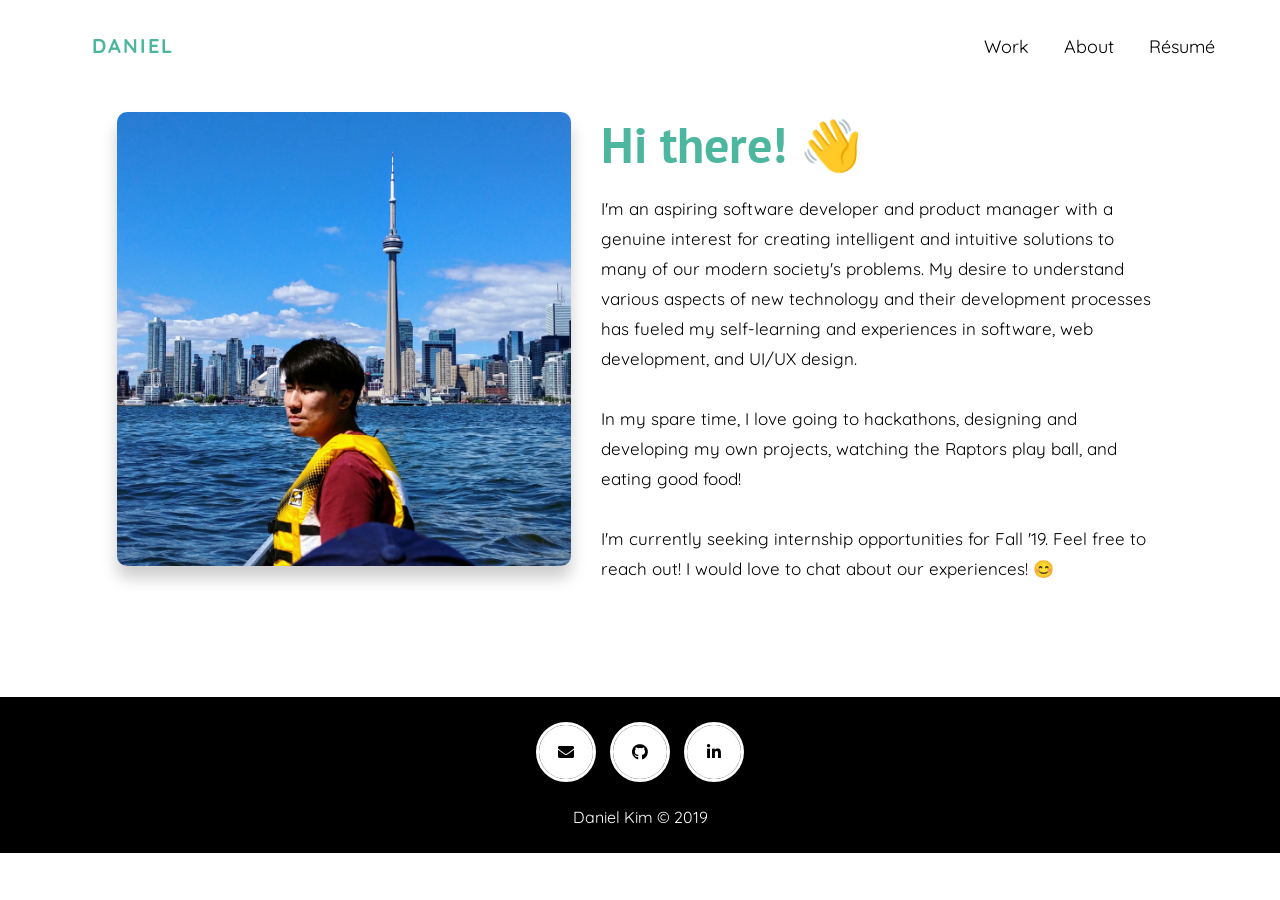
==== about.html @ b68146d0 "Add files via upload" ====
<!-- Daniel Kim's website coded from scratch :) -->
<!DOCTYPE html>
<html class="gr_danielkim_tech" lang="en">
    
<head>
    <meta charset="utf-8" name="viewport" content="width=device-width,initial-scale=1">
    <title>Daniel Kim</title>
    <meta name="keywords" content="daniel kim, systems design engineering, design, ui/ux, waterloo, syde, software developer, cibc">
    <meta name="description" content="aspiring software developer and designer studying Systems Design Engineering at the University of Waterloo.">
    <meta http-equiv="X-UA-Compatible" content="ie=edge">
    <!-- Bootstrap JS -->
	<script src="https://maxcdn.bootstrapcdn.com/bootstrap/4.0.0/js/bootstrap.min.js"></script>

    <link rel="stylesheet" href="https://maxcdn.bootstrapcdn.com/font-awesome/4.7.0/css/font-awesome.min.css">
    <link rel="stylesheet" href="https://use.fontawesome.com/releases/v5.7.2/css/all.css" integrity="sha384-fnmOCqbTlWIlj8LyTjo7mOUStjsKC4pOpQbqyi7RrhN7udi9RwhKkMHpvLbHG9Sr" crossorigin="anonymous">
    <!-- Favicon -->
    <link rel="shortcut icon" type="image/png" href="Assets/Favicon.png">
    <!-- CSS -->
    <link rel="stylesheet" href="./css/footer.css">
    <link rel="stylesheet" href="./css/about.css">
    <!-- Fonts -->
    <link href="https://fonts.googleapis.com/css?family=Source+Sans+Pro" rel="stylesheet">
    <link href="https://fonts.googleapis.com/css?family=Quicksand" rel="stylesheet">
    <link href="https://fonts.googleapis.com/css?family=PT+Sans" rel="stylesheet">
    <link href="https://fonts.googleapis.com/css?family=Ubuntu" rel="stylesheet">
    <link href="https://fonts.googleapis.com/css?family=Roboto" rel="stylesheet">
    <link href="https://fonts.googleapis.com/css?family=Poppins" rel="stylesheet">
    <link href="https://fonts.googleapis.com/css?family=Lato" rel="stylesheet">
    <link href="https://fonts.googleapis.com/css?family=Varela+Round" rel="stylesheet">
    <link href="https://fonts.googleapis.com/css?family=Assistant" rel="stylesheet">
    <link href="https://fonts.googleapis.com/css?family=Nunito" rel="stylesheet">

    <!-- jQuery Sticky Nav Bar-->
    <script 
        src="https://code.jquery.com/jquery-3.3.1.min.js"
        integrity="sha256-FgpCb/KJQlLNfOu91ta32o/NMZxltwRo8QtmkMRdAu8="
        crossorigin="anonymous">
    </script>
    <script type="text/javascript">
        //Scrolling effect
        $(window).on("scroll", function(){
            if($(window).scrollTop()){
                $('nav').addClass('black');
            }else{
                $('nav').removeClass('black');
            }
    })
    //Hamburger menu btn
    $(document).ready(function() {
            $(".menu-icon").on("click", function() {
                $("nav ul").toggleClass("showing");
            });
        });
    </script>
    
</head>
    
<body data-gr-c-s-loaded="true">
    <nav>
        <div class="menu-icon">
            <i class="fa fa-bars fa-2x"></i>
        </div>

        <div class="logo">
            <a class="link" href="index.html">DANIEL</a>
        </div>

        <div class="menu">
            <ul>
                <li><a href="index.html">Work</a></li>
                <li><a href="about.html">About</a></li>
                <li><a href="Assets/DanielKimResume.pdf" target="_blank">Résumé</a></li>
            </ul>
        </div>
    </nav>
    
    <div class="wrapper">
        <div class="row">
        <div class="img-col">
            <img style="animation: 0.8s ease-in-out 0s 1 slideInFromBottom" class="img-style img-responsive" src="Assets/ProfPicEdited.jpg">
        </div>
        <div style="animation: 0.8s ease-in-out 0s 1 slideInFromBottom" class="content">
            <h1>Hi there! 👋</h1>
            <p class="body-text">I'm an aspiring software developer and product manager with a genuine interest for creating intelligent and intuitive solutions to many of our modern society's problems. My desire to understand various aspects of new technology and their development processes has fueled my self-learning and experiences in software, web development, and UI/UX design. 
            <br><br>
            In my spare time, I love going to hackathons, designing and developing my own projects, watching the Raptors play ball, and eating good food!
            <br><br>
            I'm currently seeking internship opportunities for Fall '19. Feel free to reach out! I would love to chat about our experiences! 😊</p>
        </div>
        </div>
    </div>

    <footer>
        <div class="effect">
            <a class="iconbtn fas fa-envelope" href="mailto:dh55kim@uwaterloo.ca?Subject=Hello%20again" target="_blank">
            </a>
                <a class="iconbtn fab fa-github" href="https://github.com/dannyhkim" target="_blank">
            </a>
            <a class="iconbtn fab fa-linkedin-in" href="https://www.linkedin.com/in/danielkim2000/" target="_blank">
            </a>
        </div>
        <p>Daniel Kim &copy; 2019</p>
    </footer>

</body>
</html>
---- css/footer.css ----
/*Footer btn styling*/
footer{
    position: absolute;
    width: 100%;
    font-family: 'Quicksand', sans-serif;
    text-align: center;
    padding: 20px 0px 10px 0px;
    background-color: #000;
    color: #fff;
}
.iconbtn {
    width: 60px;
    height: 60px;
    text-decoration: none;
    margin: 5px;
    position: relative;
    color: #fff;
}
.iconbtn::before {
    position: absolute;
    z-index: 1;
    left: 50%;
    top: 50%;
    transform: translate(-50%, -50%);
}
.iconbtn::after {
    background: #fff;
    transition: 0.2s;
    content: "";
    position: absolute;
    left: 0;
    top: 0;
    width: 100%;
    height: 100%;
    box-sizing: border-box;
    border-radius: 50%;
    z-index: 0;
}
.effect .iconbtn {
    border-radius: 50%;
    border: 3px solid #fff;
    color: #000;
}
.effect .iconbtn::after {
    background: #fff;
    transition: 0.2s;
}
.effect .iconbtn:hover::after {
    transform: scale(.9);
}
---- css/about.css ----
html, body, h2, h3 {
    margin:0;
    padding:0;
    height: 100%;
    font-family: 'Quicksand', 'Roboto', 'Ubuntu', 'PT Sans', sans-serif;
}
* {
    box-sizing: border-box;
}
h1{
    display:block;
    font-family: 'PT Sans';
    margin: auto;
    margin-block-start: 0;
    margin-block-end: 0;
    font-size: 50px;
    text-align: left;
    color: #4cb69f;
}
.wrapper {
    padding: 4em 0 0 0;
    margin: 0 8% 6em 8%;
}
.row {
    margin-bottom: 10px;
}
.row:after{
    content: "";
    display: table;
    clear: both;
}
img {
    vertical-align: middle;
    margin: auto;
}
.img-style {
    border-radius: 10px;
    box-shadow: 0 12px 16px rgba(0,0,0,0.2);
}
.img-responsive {
    display: block;
    max-width: 100%;
    height: auto;
}
.img-col {
    position: relative;
    float: left;
    padding-top: 3em;
    padding-left: 15px;
    padding-right: 15px;
}
.content {
    float: left;
    position: relative;
    padding-top: 3em;
    padding-left: 15px;
    padding-right: 15px;
}
.body-text {
    font-family: 'Quicksand';
    font-size: 17px;
    line-height: 30px;
}


/* Sticky Nav Bar */
.logo{
    line-height: 60px;
    font-family: 'Quicksand';
    position: fixed;
    float: left;
    margin: 16px 0 0 6%;
    padding-left: 15px;
    color: #000;
    font-weight: bold;
    font-size: 20px;
    letter-spacing: 2px;
}
.menu {
    font-family: 'Quicksand';
    font-size:20px;
    float:right;
}
nav{
    position: fixed;
    width:100%;
    line-height: 60px;
    transition:0.5s;
    z-index: 2;
}
nav ul{
    line-height: 60px;
    list-style:none;
    background: rgba(0,0,0,0);
    overflow: hidden;
    color: #fff;
    margin:0;
    padding:0;
    text-align: right;
    padding-right: 50px;
}
nav ul li {
    display: inline-block;
    padding:16px 15px; /* spacing between nav bar menu options*/
}
nav ul li a {
    text-decoration: none;
    color: #000;
    font-size: 18px;
}
.menu-icon {
    width: 100%;
    line-height:60px;
    background: rgba(0,0,0,0.9);
    text-align:right;
    box-sizing: border-box;
    padding: 15px 24px;
    cursor: pointer;
    color: #fff;
    display: none;
}
nav.black{
    transition-timing-function: 0.3s;
    font-size: 16px;
    height: 70px;
    background: rgba(0, 0, 0, 0.9);
    color: #fff;
}
nav.black .logo{
    color: #fff;
    margin-top: 7px;
}
nav.black ul li {
    padding: 7px 15px;
}
nav.black ul li a{
    color:#fff;
}
nav.black a {
    color:#fff;
}
a{
    color:#4cb69f;
    text-decoration:none;
}
.link {
    -moz-transition: color .4s ease-in;
    -o-transition: color .4s ease-in;
    -webkit-transition: color .4s ease-in;
    transition: color .4s ease-in;
    color: #006400;
    color: #4cb69f; 
}

.link:hover { 
    -moz-transition: color .4s ease-in;
    -o-transition: color .4s ease-in;
    -webkit-transition: color .4s ease-in;
    transition: color .4s ease-in;
    color: #006400;
}
@media (min-width: 768px) {
    .img-col {
        width: 45%;
        float: left;
    }
    .content {
        float: left;
        width: 55%;
    }
}
@keyframes slideInFromBottom {
    0% {
        transform: translateY(30%);
        opacity: 0.1;
    }
    100% {
        transform: translateY(0%);
        opacity: 1;
    }
}
@media(max-width: 540px) {

/* DON'T TOUCH */
    .logo {
          position: fixed;
          top: 0;
          margin-top: 16px;
          color:#fff;
    }
    nav {
        background: #000;
    }
    nav ul {
        max-height: 0px;
        background: #000;
        transition: 1s;
    }
    nav.black {
        background:#000;
        height: 90px;
    }
    nav.black .logo {
        margin-top: 16px;
    }
    nav.black ul {
          background: #000;
    }
    nav.black ul li {
        width: 100%;
        padding: 20px 100px;
    }
    .showing {
          max-height: 34em;
    }

    nav ul li {
        box-sizing: border-box;
        width: 100%;
        padding: 20px 100px;
        text-align: center;
    }

    nav ul li a {
        color:#fff;
    }

    .menu-icon {
          display: block;
    }
}
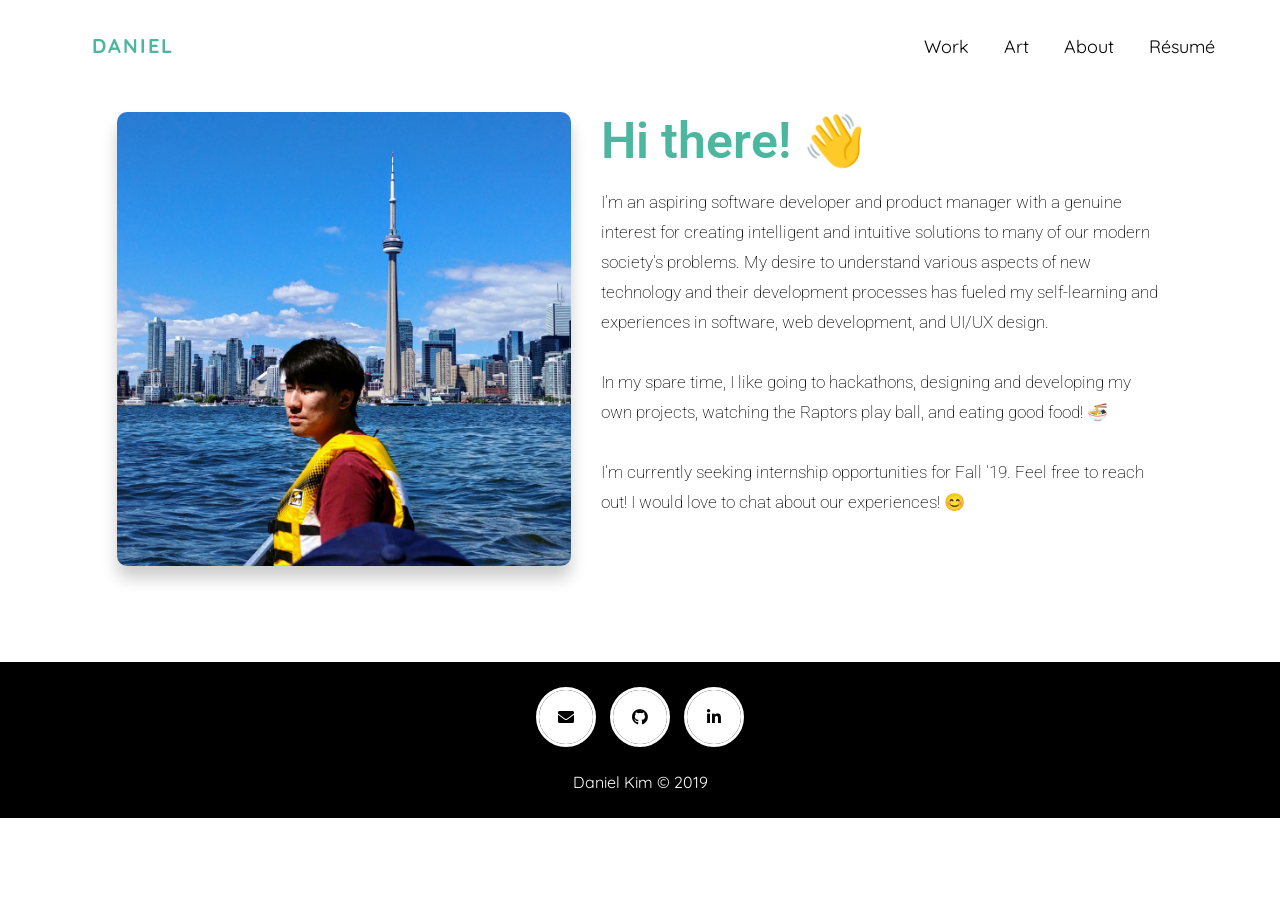
==== commit 330e18ee: "Add files via upload" ====
--- a/about.html
+++ b/about.html
@@ -22,13 +22,12 @@
     <link href="https://fonts.googleapis.com/css?family=Source+Sans+Pro" rel="stylesheet">
     <link href="https://fonts.googleapis.com/css?family=Quicksand" rel="stylesheet">
     <link href="https://fonts.googleapis.com/css?family=PT+Sans" rel="stylesheet">
-    <link href="https://fonts.googleapis.com/css?family=Ubuntu" rel="stylesheet">
+    <link href="https://fonts.googleapis.com/css?family=Hind" rel="stylesheet">
     <link href="https://fonts.googleapis.com/css?family=Roboto" rel="stylesheet">
-    <link href="https://fonts.googleapis.com/css?family=Poppins" rel="stylesheet">
-    <link href="https://fonts.googleapis.com/css?family=Lato" rel="stylesheet">
-    <link href="https://fonts.googleapis.com/css?family=Varela+Round" rel="stylesheet">
+    <link href="https://fonts.googleapis.com/css?family=Nunito" rel="stylesheet">
+    <link href="https://fonts.googleapis.com/css?family=Open+Sans" rel="stylesheet">
     <link href="https://fonts.googleapis.com/css?family=Assistant" rel="stylesheet">
-    <link href="https://fonts.googleapis.com/css?family=Nunito" rel="stylesheet">
+
 
     <!-- jQuery Sticky Nav Bar-->
     <script 
@@ -68,6 +67,7 @@
         <div class="menu">
             <ul>
                 <li><a href="index.html">Work</a></li>
+                <li><a href="art.html">Art</a></li>
                 <li><a href="about.html">About</a></li>
                 <li><a href="Assets/DanielKimResume.pdf" target="_blank">Résumé</a></li>
             </ul>
@@ -83,7 +83,7 @@
             <h1>Hi there! 👋</h1>
             <p class="body-text">I'm an aspiring software developer and product manager with a genuine interest for creating intelligent and intuitive solutions to many of our modern society's problems. My desire to understand various aspects of new technology and their development processes has fueled my self-learning and experiences in software, web development, and UI/UX design. 
             <br><br>
-            In my spare time, I love going to hackathons, designing and developing my own projects, watching the Raptors play ball, and eating good food!
+            In my spare time, I like going to hackathons, designing and developing my own projects, watching the Raptors play ball, and eating good food! 🍜
             <br><br>
             I'm currently seeking internship opportunities for Fall '19. Feel free to reach out! I would love to chat about our experiences! 😊</p>
         </div>
--- a/css/about.css
+++ b/css/about.css
@@ -9,7 +9,9 @@
 }
 h1{
     display:block;
-    font-family: 'PT Sans';
+    font-family: 'Roboto';
+    font-weight: 600;
+    font-style: normal;
     margin: auto;
     margin-block-start: 0;
     margin-block-end: 0;
@@ -57,7 +59,8 @@
     padding-right: 15px;
 }
 .body-text {
-    font-family: 'Quicksand';
+    font-family: -apple-system, BlinkMacSystemFont, 'Segoe UI', Roboto, Oxygen, Ubuntu, Cantarell, 'Open Sans', 'Helvetica Neue', sans-serif;
+    font-weight: 150;
     font-size: 17px;
     line-height: 30px;
 }
@@ -95,9 +98,9 @@
     overflow: hidden;
     color: #fff;
     margin:0;
-    padding:0;
     text-align: right;
     padding-right: 50px;
+    transition: 1s;
 }
 nav ul li {
     display: inline-block;
@@ -180,52 +183,47 @@
     }
 }
 @media(max-width: 540px) {
-
-/* DON'T TOUCH */
-    .logo {
-          position: fixed;
-          top: 0;
-          margin-top: 16px;
-          color:#fff;
-    }
-    nav {
-        background: #000;
-    }
-    nav ul {
-        max-height: 0px;
-        background: #000;
-        transition: 1s;
-    }
-    nav.black {
-        background:#000;
-        height: 90px;
-    }
-    nav.black .logo {
-        margin-top: 16px;
-    }
-    nav.black ul {
-          background: #000;
-    }
-    nav.black ul li {
-        width: 100%;
-        padding: 20px 100px;
-    }
-    .showing {
-          max-height: 34em;
-    }
-
-    nav ul li {
-        box-sizing: border-box;
-        width: 100%;
-        padding: 20px 100px;
-        text-align: center;
-    }
-
-    nav ul li a {
-        color:#fff;
-    }
-
-    .menu-icon {
-          display: block;
-    }
+/* TOGGLE MENU */
+.logo {
+    position: fixed;
+    top: 0;
+    margin-top: 16px;
+    color:#fff;
+}
+nav {
+    background: #000;
+}
+nav ul {
+    max-height: 0px;
+    background: #000;
+}
+nav.black ul {
+    background: #000;
+}
+.showing {
+    max-height: 20em;
+}
+nav ul li {
+    box-sizing: border-box;
+    width: 100%;
+    padding: 5px 100px;
+    text-align: center;
+}
+nav ul li a {
+    color:#fff;
+}
+nav.black {
+    background:#000;
+    height: 90px;
+}
+nav.black .logo {
+    margin-top: 16px;
+}
+nav.black ul li {
+    width: 100%;
+    padding: 5px 100px;
+}
+.menu-icon {
+      display: block;
+}
 }
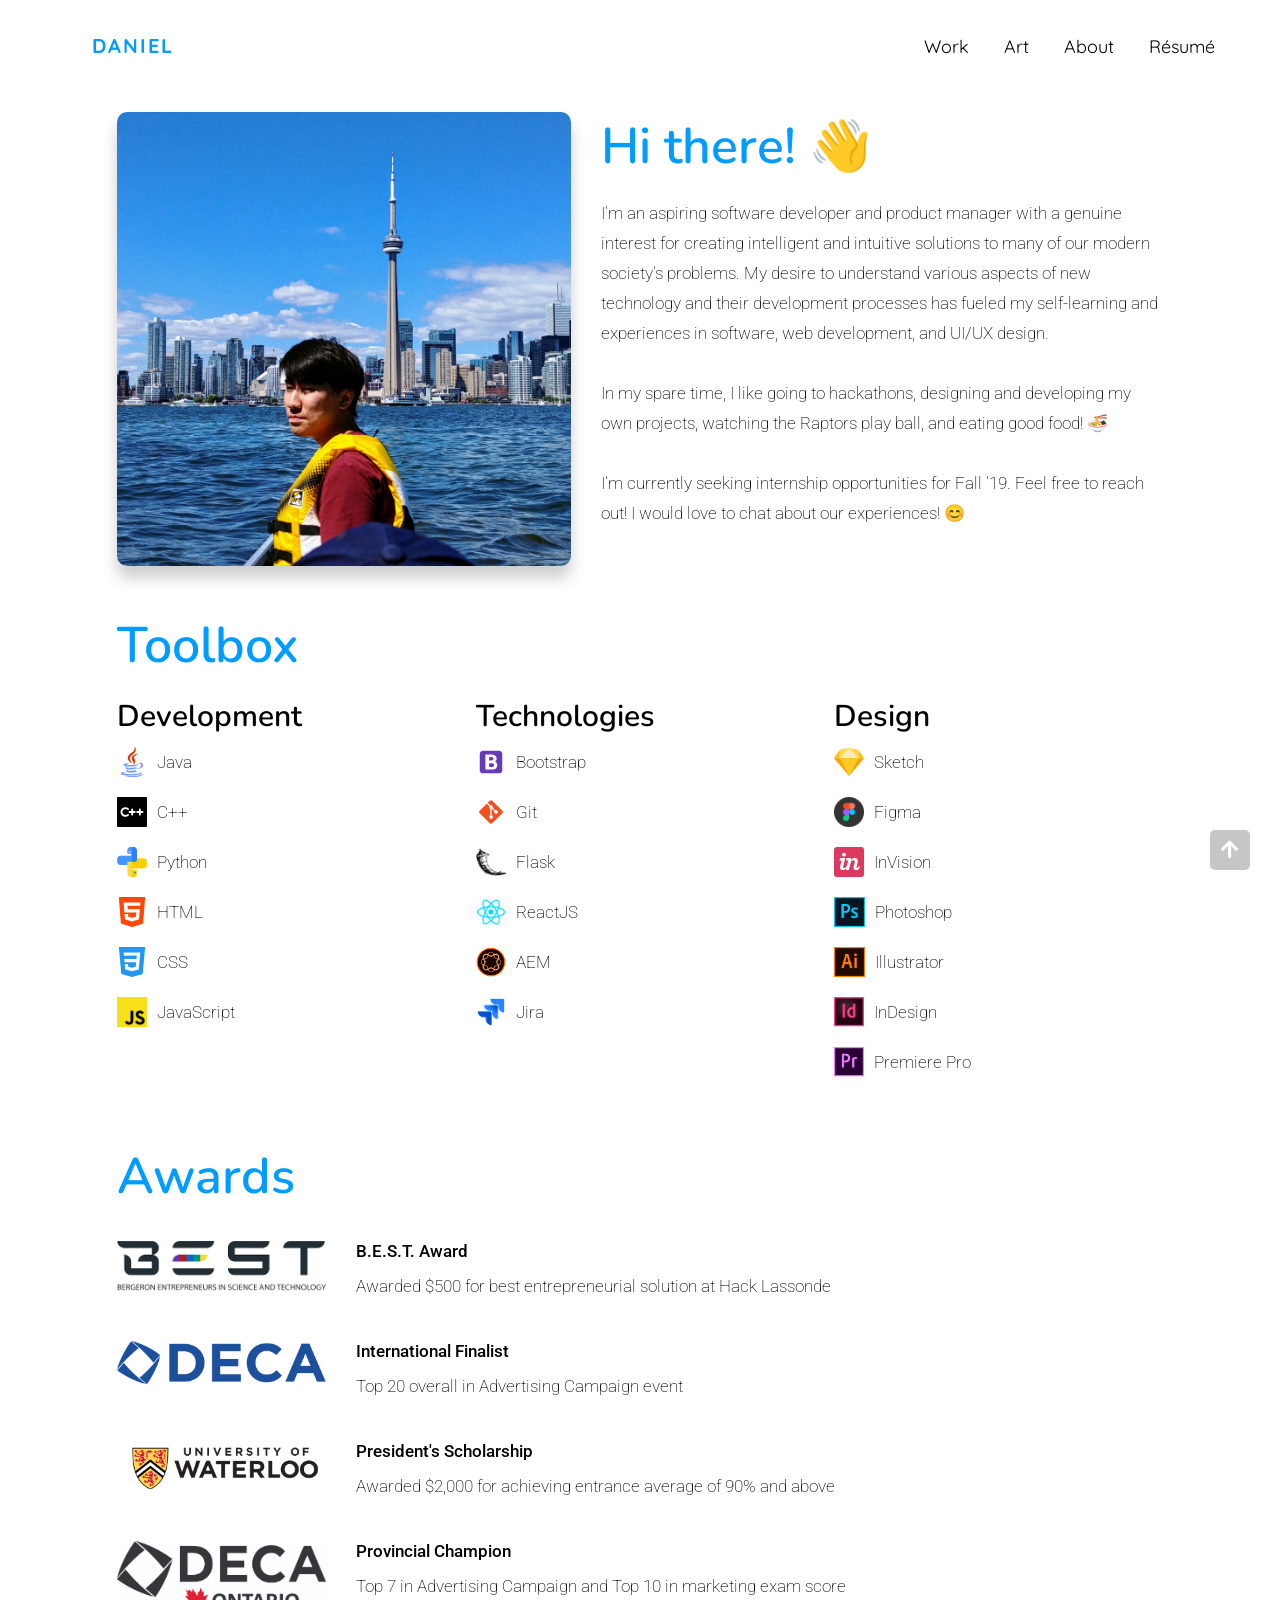
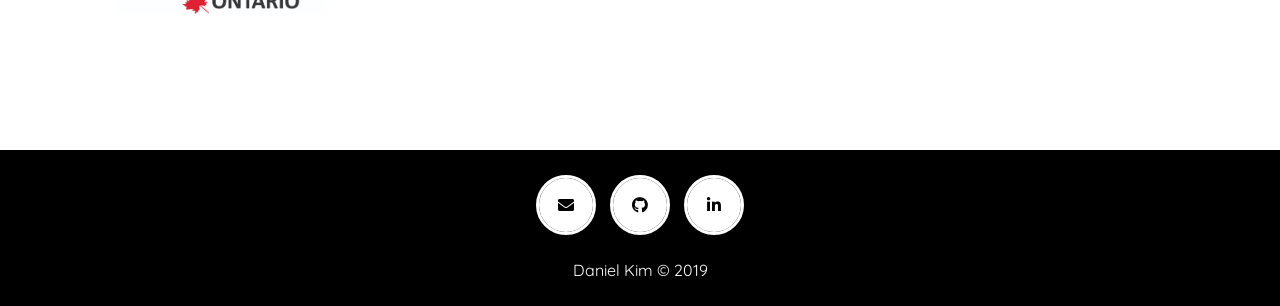
==== commit 5b8c6850: "Add files via upload" ====
--- a/about.html
+++ b/about.html
@@ -1,11 +1,20 @@
 <!-- Daniel Kim's website coded from scratch :) -->
+<!--WHAT TO DO:
+    -add full screen overlay for each artwork
+    -add graphic design section to website
+    -add group photo to CIBC Internship section
+    -back and next arrows on each project
+    -add explorations with UI design and artwork, graphic design
+    -write up case studies
+    -highlight current section of nav bar
+-->
 <!DOCTYPE html>
 <html class="gr_danielkim_tech" lang="en">
     
 <head>
     <meta charset="utf-8" name="viewport" content="width=device-width,initial-scale=1">
     <title>Daniel Kim</title>
-    <meta name="keywords" content="daniel kim, systems design engineering, design, ui/ux, waterloo, syde, software developer, cibc">
+    <meta name="keywords" content="daniel kim, systems design engineering, design, ui/ux, waterloo, syde, software developer, cibc, software engineering">
     <meta name="description" content="aspiring software developer and designer studying Systems Design Engineering at the University of Waterloo.">
     <meta http-equiv="X-UA-Compatible" content="ie=edge">
     <!-- Bootstrap JS -->
@@ -16,8 +25,8 @@
     <!-- Favicon -->
     <link rel="shortcut icon" type="image/png" href="Assets/Favicon.png">
     <!-- CSS -->
+    <link rel="stylesheet" href="./css/about.css">
     <link rel="stylesheet" href="./css/footer.css">
-    <link rel="stylesheet" href="./css/about.css">
     <!-- Fonts -->
     <link href="https://fonts.googleapis.com/css?family=Source+Sans+Pro" rel="stylesheet">
     <link href="https://fonts.googleapis.com/css?family=Quicksand" rel="stylesheet">
@@ -28,30 +37,10 @@
     <link href="https://fonts.googleapis.com/css?family=Open+Sans" rel="stylesheet">
     <link href="https://fonts.googleapis.com/css?family=Assistant" rel="stylesheet">
 
-
     <!-- jQuery Sticky Nav Bar-->
-    <script 
-        src="https://code.jquery.com/jquery-3.3.1.min.js"
-        integrity="sha256-FgpCb/KJQlLNfOu91ta32o/NMZxltwRo8QtmkMRdAu8="
-        crossorigin="anonymous">
+    <script src="https://code.jquery.com/jquery-3.3.1.min.js"integrity="sha256-FgpCb/KJQlLNfOu91ta32o/NMZxltwRo8QtmkMRdAu8="crossorigin="anonymous">
     </script>
-    <script type="text/javascript">
-        //Scrolling effect
-        $(window).on("scroll", function(){
-            if($(window).scrollTop()){
-                $('nav').addClass('black');
-            }else{
-                $('nav').removeClass('black');
-            }
-    })
-    //Hamburger menu btn
-    $(document).ready(function() {
-            $(".menu-icon").on("click", function() {
-                $("nav ul").toggleClass("showing");
-            });
-        });
-    </script>
-    
+    <script type="text/javascript" src="js/script.js"></script>
 </head>
     
 <body data-gr-c-s-loaded="true">
@@ -76,19 +65,148 @@
     
     <div class="wrapper">
         <div class="row">
-        <div class="img-col">
-            <img style="animation: 0.8s ease-in-out 0s 1 slideInFromBottom" class="img-style img-responsive" src="Assets/ProfPicEdited.jpg">
-        </div>
-        <div style="animation: 0.8s ease-in-out 0s 1 slideInFromBottom" class="content">
-            <h1>Hi there! 👋</h1>
-            <p class="body-text">I'm an aspiring software developer and product manager with a genuine interest for creating intelligent and intuitive solutions to many of our modern society's problems. My desire to understand various aspects of new technology and their development processes has fueled my self-learning and experiences in software, web development, and UI/UX design. 
-            <br><br>
-            In my spare time, I like going to hackathons, designing and developing my own projects, watching the Raptors play ball, and eating good food! 🍜
-            <br><br>
-            I'm currently seeking internship opportunities for Fall '19. Feel free to reach out! I would love to chat about our experiences! 😊</p>
-        </div>
+            <div class="img-col">
+                <img style="animation: 0.8s ease-in-out 0s 1 slideInFromBottom" class="img-style img-responsive" src="Assets/ProfPicEdited.jpg">
+            </div>
+            <div style="animation: 0.8s ease-in-out 0s 1 slideInFromBottom" class="content">
+                <h1>Hi there! 👋</h1>
+                <p class="body-text">I'm an aspiring software developer and product manager with a genuine interest for creating intelligent and intuitive solutions to many of our modern society's problems. My desire to understand various aspects of new technology and their development processes has fueled my self-learning and experiences in software, web development, and UI/UX design. 
+                <br><br>
+                In my spare time, I like going to hackathons, designing and developing my own projects, watching the Raptors play ball, and eating good food! 🍜
+                <br><br>
+                I'm currently seeking internship opportunities for Fall '19. Feel free to reach out! I would love to chat about our experiences! 😊</p>
+            </div>
+        </div>
+        <div class="row">
+            <h1 class="header">Toolbox</h1>
+            <div class="col">
+                <h2>Development</h2>
+                <ul>
+                    <li class="body-text">
+                        <img class="icon" src="Assets/java.svg">Java
+                    </li>
+                    <li class="body-text">
+                        <img class="icon" src="Assets/c++.svg">C++
+                    </li>
+                    <li class="body-text">
+                        <img class="icon" src="Assets/python.svg">Python
+                    </li>
+                    <li class="body-text">
+                            <img class="icon" src="Assets/html.svg">HTML
+                    </li>
+                    <li class="body-text">
+                        <img class="icon" src="Assets/css.svg">CSS
+                    </li>
+                    <li class="body-text">
+                        <img class="icon" src="Assets/javascript.png">JavaScript
+                    </li>
+                </ul>
+            </div>
+            <div class="col">
+                <h2>Technologies</h2>
+                <ul>
+                    <li class="body-text">
+                        <img class="icon" src="Assets/bootstrap.svg">Bootstrap
+                    </li>
+                    <li class="body-text">
+                        <img class="icon" src="Assets/git.svg">Git
+                    </li>
+                    <li class="body-text">
+                        <img class="icon" src="Assets/flask.png">Flask
+                    </li>
+                    <li class="body-text">
+                        <img class="icon" src="Assets/reactjs.png">ReactJS
+                    </li>
+                    <li class="body-text">
+                        <img class="icon" src="Assets/AEM.png">AEM
+                    </li>
+                    <li class="body-text">
+                        <img class="icon" src="Assets/jira.png">Jira
+                    </li>
+                </ul>
+            </div>
+            <div class="col">
+                <h2>Design</h2>
+                <ul>
+                    <li class="body-text">
+                        <img class="icon" src="Assets/sketch.svg">Sketch
+                    </li>
+                    <li class="body-text">
+                        <img class="icon" src="Assets/figma.png">Figma
+                    </li>
+                    <li class="body-text">
+                        <img class="icon" src="Assets/invision.svg">InVision
+                    </li>
+                    <li class="body-text">
+                        <img class="icon" src="Assets/photoshop.png">Photoshop
+                    </li>
+                    <li class="body-text">
+                        <img class="icon" src="Assets/illustrator.png">Illustrator
+                    </li>
+                    <li class="body-text">
+                        <img class="icon" src="Assets/indesign.png">InDesign
+                    </li>
+                    <li class="body-text">
+                        <img class="icon" src="Assets/premiere.png">Premiere Pro
+                    </li>
+                </ul>
+            </div>
+        </div>
+        <div class="row">
+            <h1 class="header">Awards</h1>
+            <div class="row">
+                <div class="award">
+                    <div class="col-sm">
+                        <img class="img-responsive" src="Assets/best.png">
+                    </div>
+                    <div class="col-lg">
+                        <p>
+                            <span class="primary">B.E.S.T. Award</span>
+                            <br>
+                            <span class="secondary">Awarded $500 for best entrepreneurial solution at Hack Lassonde</span>
+                        </p>
+                    </div>
+                </div>
+                <div class="award">
+                    <div class="col-sm">
+                        <img class="img-responsive" src="Assets/deca.png">
+                    </div>
+                    <div class="col-lg">
+                        <p>
+                            <span class="primary">International Finalist</span>
+                            <br>
+                            <span class="secondary">Top 20 overall in Advertising Campaign event</span>
+                        </p>
+                    </div>
+                </div>
+                <div class="award">
+                    <div class="col-sm">
+                        <img class="img-responsive" src="Assets/uwaterloo.png">
+                    </div>
+                    <div class="col-lg">
+                        <p>
+                            <span class="primary">President's Scholarship</span>
+                            <br>
+                            <span class="secondary">Awarded $2,000 for achieving entrance average of 90% and above</span>
+                        </p>
+                    </div>
+                </div>
+                <div class="award">
+                    <div class="col-sm">
+                        <img class="img-responsive" src="Assets/deca-ontario.jpg">
+                    </div>
+                    <div class="col-lg">
+                        <p>
+                            <span class="primary">Provincial Champion</span>
+                            <br>
+                            <span class="secondary">Top 7 in Advertising Campaign and Top 10 in marketing exam score</span>
+                        </p>
+                    </div>
+                </div>
+            </div>
         </div>
     </div>
+    <button id="btnTop"><i class="fas fa-arrow-up"></i></button>
 
     <footer>
         <div class="effect">
--- a/css/about.css
+++ b/css/about.css
@@ -9,7 +9,7 @@
 }
 h1{
     display:block;
-    font-family: 'Roboto';
+    font-family: 'Nunito';
     font-weight: 600;
     font-style: normal;
     margin: auto;
@@ -17,7 +17,14 @@
     margin-block-end: 0;
     font-size: 50px;
     text-align: left;
-    color: #4cb69f;
+    color: #009CFF;
+}
+h2 {
+    display: block;
+    font-family: 'Nunito', sans-serif;
+    font-weight: 600;
+    font-size: 30px;
+    padding-bottom: 10px;
 }
 .wrapper {
     padding: 4em 0 0 0;
@@ -44,10 +51,52 @@
     max-width: 100%;
     height: auto;
 }
+.icon {
+    height: 30px;
+    float: left;
+    padding-right: 10px;
+}
+.award {
+    padding-left: 15px;
+    padding-right: 15px;
+    margin-top: 30px;
+    margin-bottom: 30px;
+}
+.award:after {
+    content: "";
+    display: table;
+    clear: both;
+}
 .img-col {
     position: relative;
     float: left;
     padding-top: 3em;
+    padding-left: 15px;
+    padding-right: 15px;
+}
+.col {
+    padding-top: 1em;
+    padding-left: 15px;
+    padding-right: 15px;
+}
+.col ul {
+    list-style: none;
+    padding: 0;
+    margin: 0;
+}
+.col ul li {
+    margin-bottom: 20px;
+}
+.col-sm {
+    width: 20%;
+    float: left;
+}
+.col-lg {
+    width: 80%;
+    float: left;
+}
+.header {
+    padding-top: 0.7em;
     padding-left: 15px;
     padding-right: 15px;
 }
@@ -64,8 +113,39 @@
     font-size: 17px;
     line-height: 30px;
 }
+.primary {
+    font-family: -apple-system, BlinkMacSystemFont, 'Segoe UI', Roboto, Oxygen, Ubuntu, Cantarell, 'Open Sans', 'Helvetica Neue', sans-serif;
+    font-weight: 500;
+    font-size: 17px;
+}
+.secondary { 
+    font-family: -apple-system, BlinkMacSystemFont, 'Segoe UI', Roboto, Oxygen, Ubuntu, Cantarell, 'Open Sans', 'Helvetica Neue', sans-serif;
+    font-weight: 150;
+    font-size: 17px;
+    line-height: 50px;
+}
+.col-lg p {
+    margin-block-start: 0em;
+    margin-block-end: 0em;
+    margin-left: 30px;
+}
 
-
+/* Scroll Top Button */
+#btnTop {
+    position: fixed;
+    bottom: 30px;
+    right: 30px;
+    font-size: 20px;
+    width: 40px;
+    height: 40px;
+    border-radius: 5px;
+    z-index: 2;
+    background: rgba(0,0,0,0.9);
+    color: white;
+    border: none;
+    cursor: pointer;
+    display: none;
+}
 /* Sticky Nav Bar */
 .logo{
     line-height: 60px;
@@ -143,7 +223,7 @@
     color:#fff;
 }
 a{
-    color:#4cb69f;
+    color:#009CFF;
     text-decoration:none;
 }
 .link {
@@ -151,8 +231,7 @@
     -o-transition: color .4s ease-in;
     -webkit-transition: color .4s ease-in;
     transition: color .4s ease-in;
-    color: #006400;
-    color: #4cb69f; 
+    color: #009CFF; 
 }
 
 .link:hover { 
@@ -160,7 +239,7 @@
     -o-transition: color .4s ease-in;
     -webkit-transition: color .4s ease-in;
     transition: color .4s ease-in;
-    color: #006400;
+    color: #045E9B;
 }
 @media (min-width: 768px) {
     .img-col {
@@ -171,6 +250,10 @@
         float: left;
         width: 55%;
     }
+    .col {
+        width: 33.33%;
+        float: left;
+    }
 }
 @keyframes slideInFromBottom {
     0% {
@@ -183,47 +266,59 @@
     }
 }
 @media(max-width: 540px) {
-/* TOGGLE MENU */
-.logo {
-    position: fixed;
-    top: 0;
-    margin-top: 16px;
-    color:#fff;
-}
-nav {
-    background: #000;
-}
-nav ul {
-    max-height: 0px;
-    background: #000;
-}
-nav.black ul {
-    background: #000;
-}
-.showing {
-    max-height: 20em;
-}
-nav ul li {
-    box-sizing: border-box;
-    width: 100%;
-    padding: 5px 100px;
-    text-align: center;
-}
-nav ul li a {
-    color:#fff;
-}
-nav.black {
-    background:#000;
-    height: 90px;
-}
-nav.black .logo {
-    margin-top: 16px;
-}
-nav.black ul li {
-    width: 100%;
-    padding: 5px 100px;
-}
-.menu-icon {
-      display: block;
-}
+    .secondary {
+        line-height: 25px;
+    }
+    .header {
+        padding-top: 20px;
+    }
+    h1 {
+        font-weight: 600;
+    }
+    .body-text {
+        font-weight: 250;
+    }
+    /* TOGGLE MENU */
+    .logo {
+        position: fixed;
+        top: 0;
+        margin-top: 16px;
+        color:#fff;
+    }
+    nav {
+        background: #000;
+    }
+    nav ul {
+        max-height: 0px;
+        background: #000;
+    }
+    nav.black ul {
+        background: #000;
+    }
+    .showing {
+        max-height: 20em;
+    }
+    nav ul li {
+        box-sizing: border-box;
+        width: 100%;
+        padding: 5px 100px;
+        text-align: center;
+    }
+    nav ul li a {
+        color:#fff;
+    }
+    nav.black {
+        background:#000;
+        height: 90px;
+    }
+    nav.black .logo {
+        margin-top: 16px;
+    }
+    nav.black ul li {
+        width: 100%;
+        padding: 5px 100px;
+    }
+    .menu-icon {
+        display: block;
+    }
 }
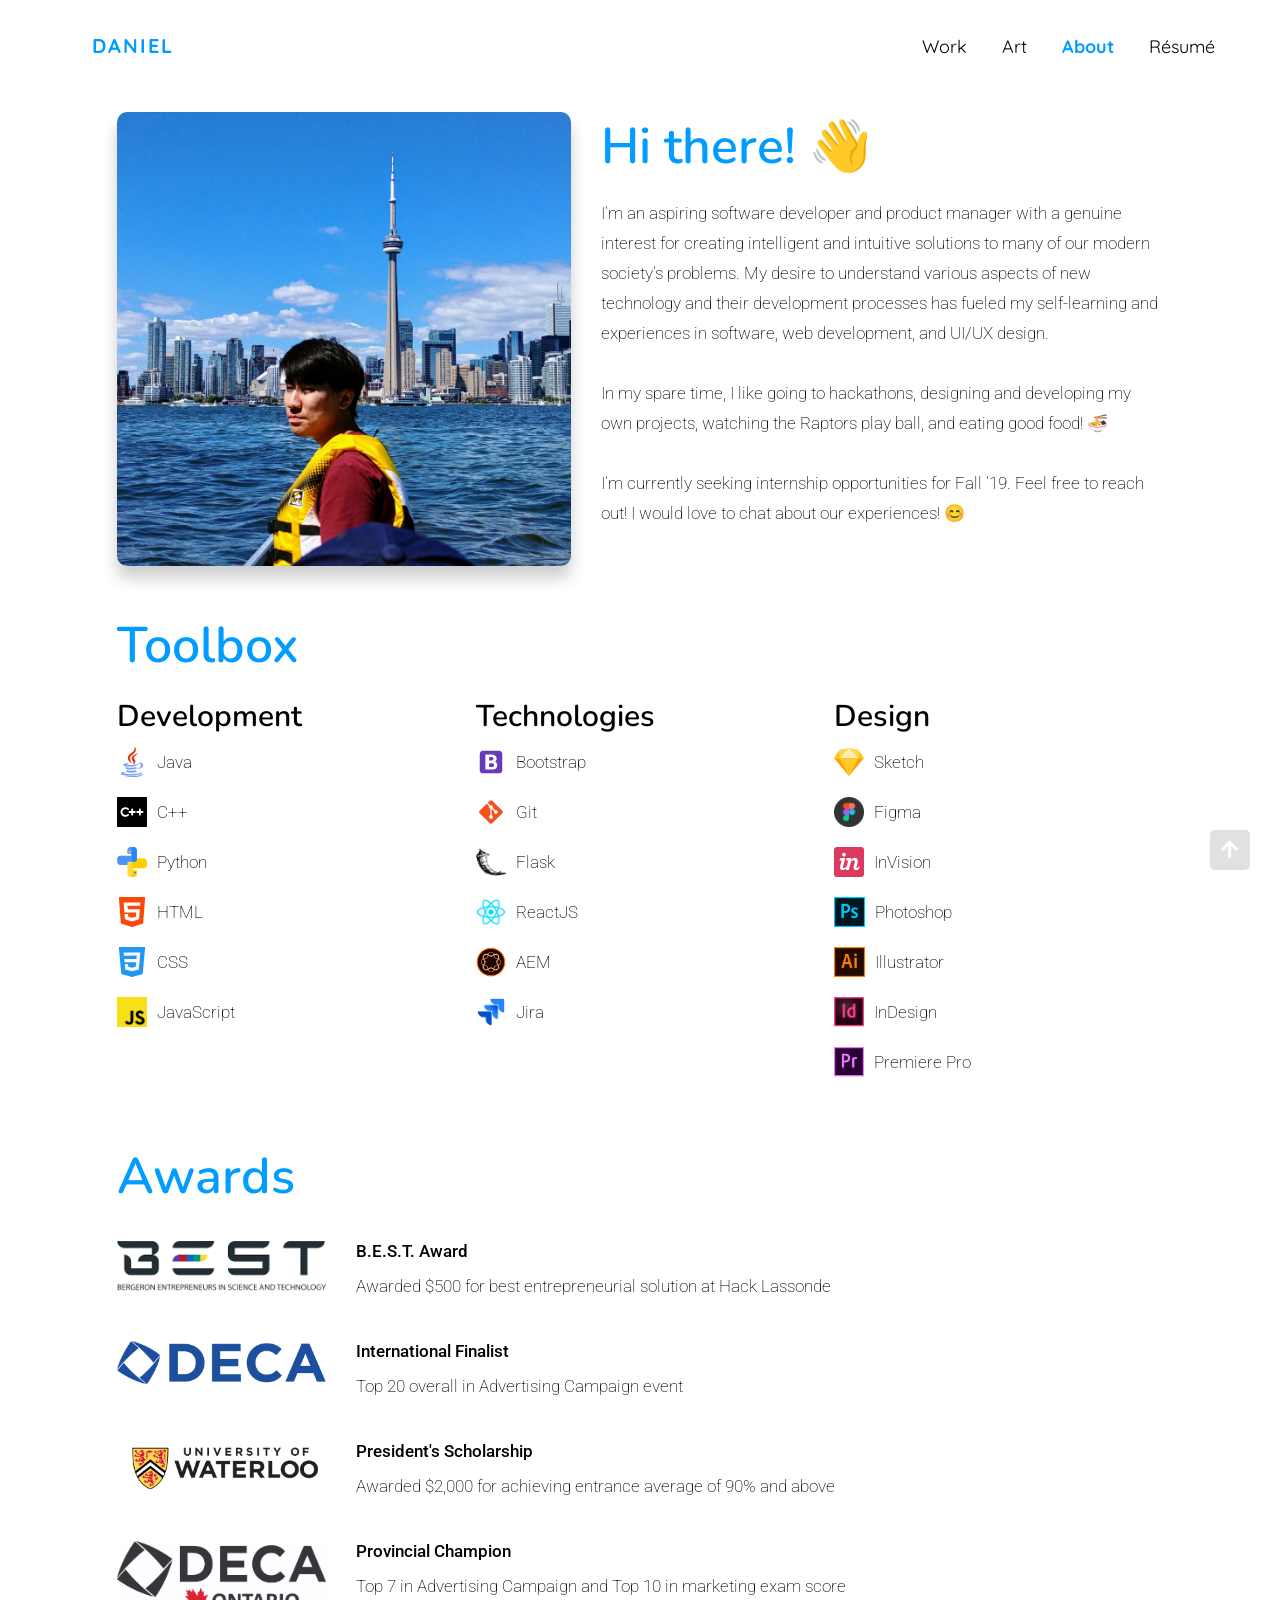
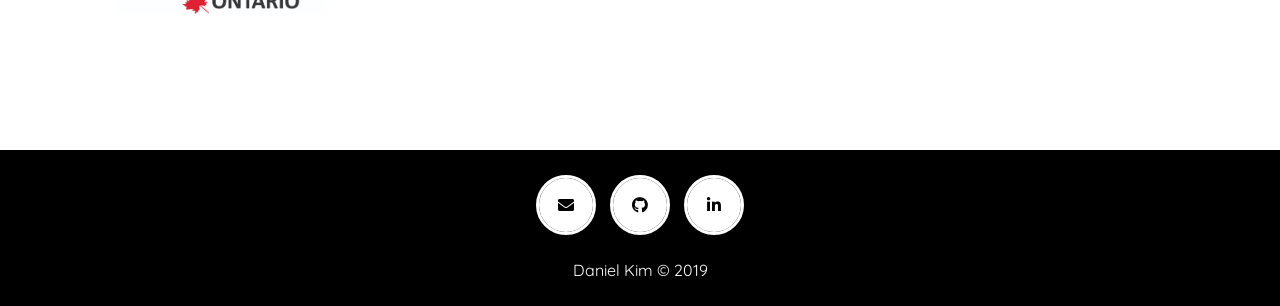
==== commit 4623a5ca: "Add files via upload" ====
--- a/about.html
+++ b/about.html
@@ -57,7 +57,7 @@
             <ul>
                 <li><a href="index.html">Work</a></li>
                 <li><a href="art.html">Art</a></li>
-                <li><a href="about.html">About</a></li>
+                <li><a class="current" href="about.html">About</a></li>
                 <li><a href="Assets/DanielKimResume.pdf" target="_blank">Résumé</a></li>
             </ul>
         </div>
--- a/css/about.css
+++ b/css/about.css
@@ -147,6 +147,10 @@
     display: none;
 }
 /* Sticky Nav Bar */
+.current {
+    font-weight: bold;
+    color: #009CFF;
+}
 .logo{
     line-height: 60px;
     font-family: 'Quicksand';
@@ -219,6 +223,9 @@
 nav.black ul li a{
     color:#fff;
 }
+nav.black ul li a.current {
+    color: #009CFF;
+}
 nav.black a {
     color:#fff;
 }
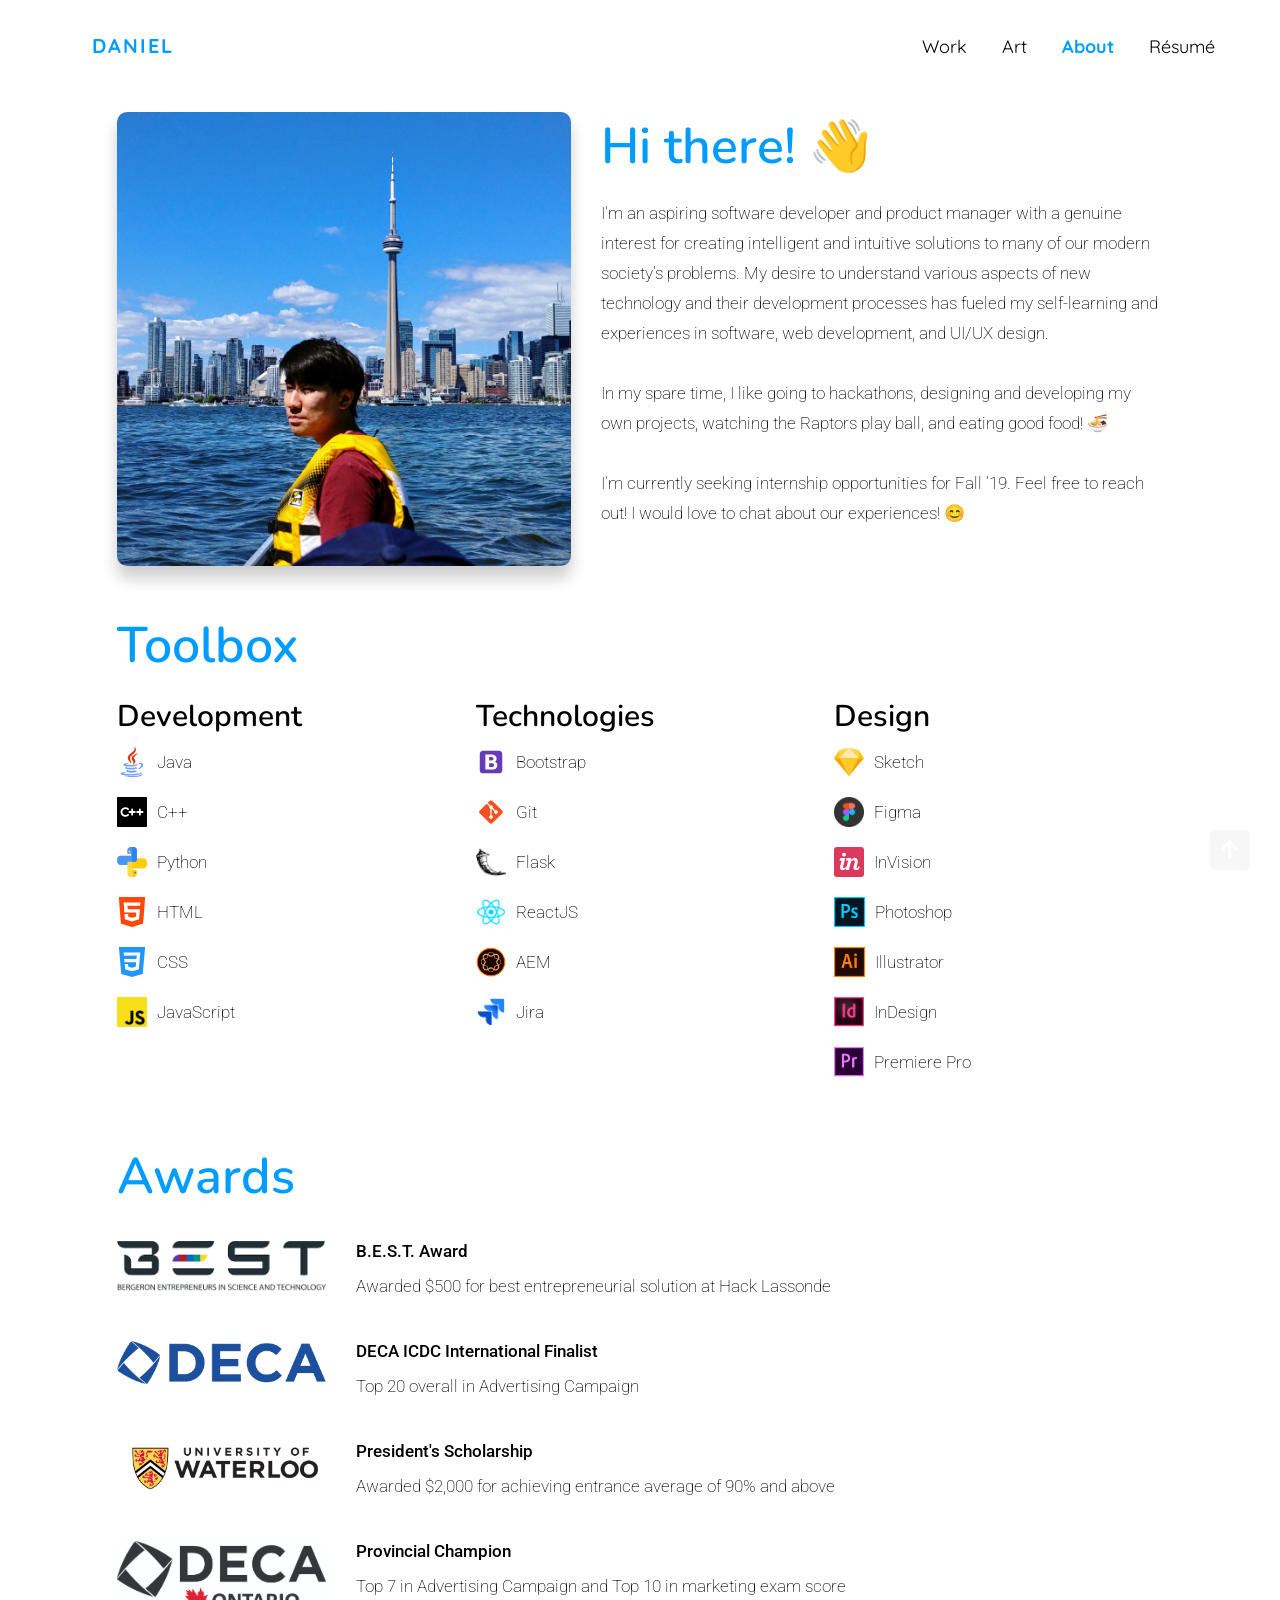
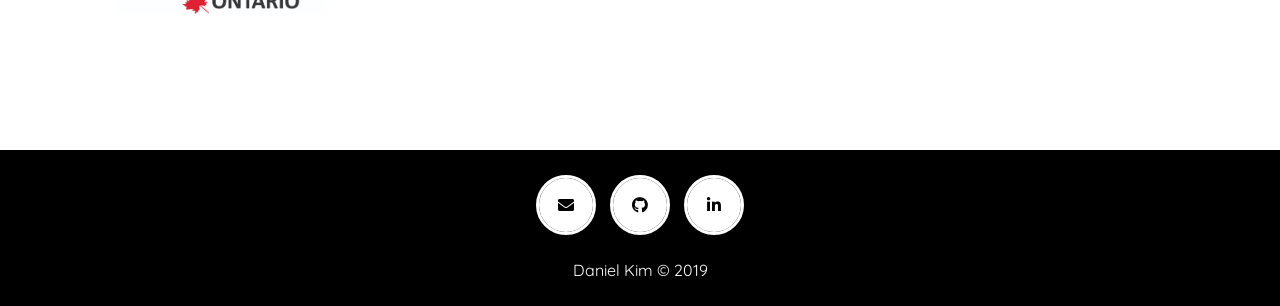
==== commit 8a23c319: "Add files via upload" ====
--- a/about.html
+++ b/about.html
@@ -58,7 +58,7 @@
                 <li><a href="index.html">Work</a></li>
                 <li><a href="art.html">Art</a></li>
                 <li><a class="current" href="about.html">About</a></li>
-                <li><a href="Assets/DanielKimResume.pdf" target="_blank">Résumé</a></li>
+                <li><a href="Assets/daniel-kim-resume.pdf" target="_blank">Résumé</a></li>
             </ul>
         </div>
     </nav>
@@ -173,9 +173,9 @@
                     </div>
                     <div class="col-lg">
                         <p>
-                            <span class="primary">International Finalist</span>
-                            <br>
-                            <span class="secondary">Top 20 overall in Advertising Campaign event</span>
+                            <span class="primary">DECA ICDC International Finalist</span>
+                            <br>
+                            <span class="secondary">Top 20 overall in Advertising Campaign</span>
                         </p>
                     </div>
                 </div>
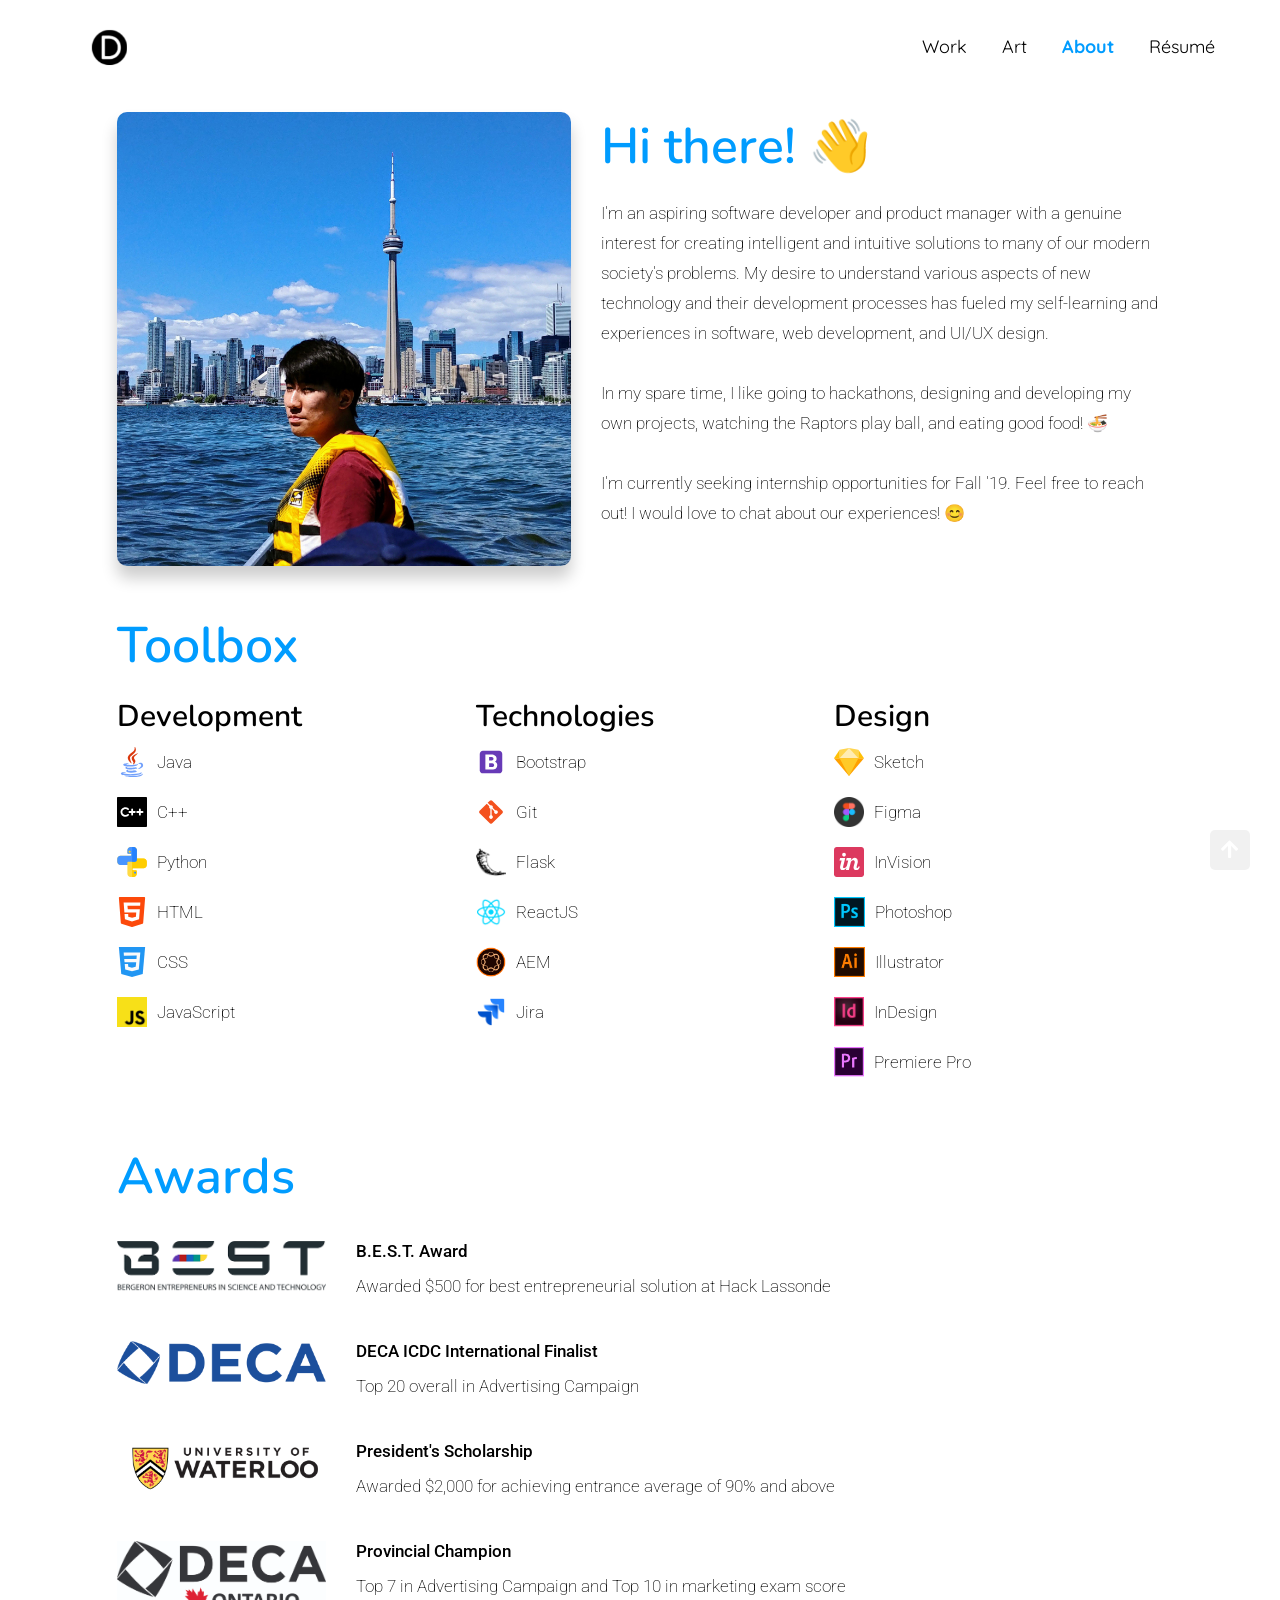
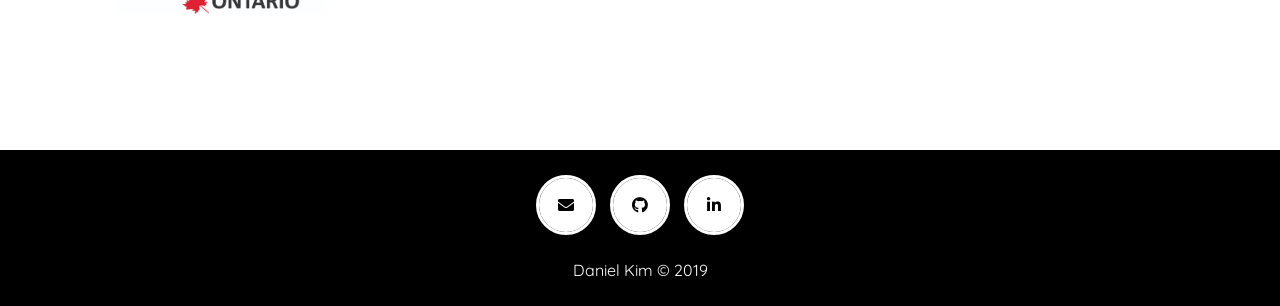
==== commit 30669545: "Updated navbar" ====
--- a/about.html
+++ b/about.html
@@ -50,7 +50,9 @@
         </div>
 
         <div class="logo">
-            <a class="link" href="index.html">DANIEL</a>
+            <a class="link" href="index.html">
+                <img src="Assets/Favicon.png" width="35px" height="35px">
+            </a>
         </div>
 
         <div class="menu">
--- a/css/about.css
+++ b/css/about.css
@@ -275,6 +275,7 @@
 @media(max-width: 540px) {
     .secondary {
         line-height: 25px;
+        font-weight: 250;
     }
     .header {
         padding-top: 20px;
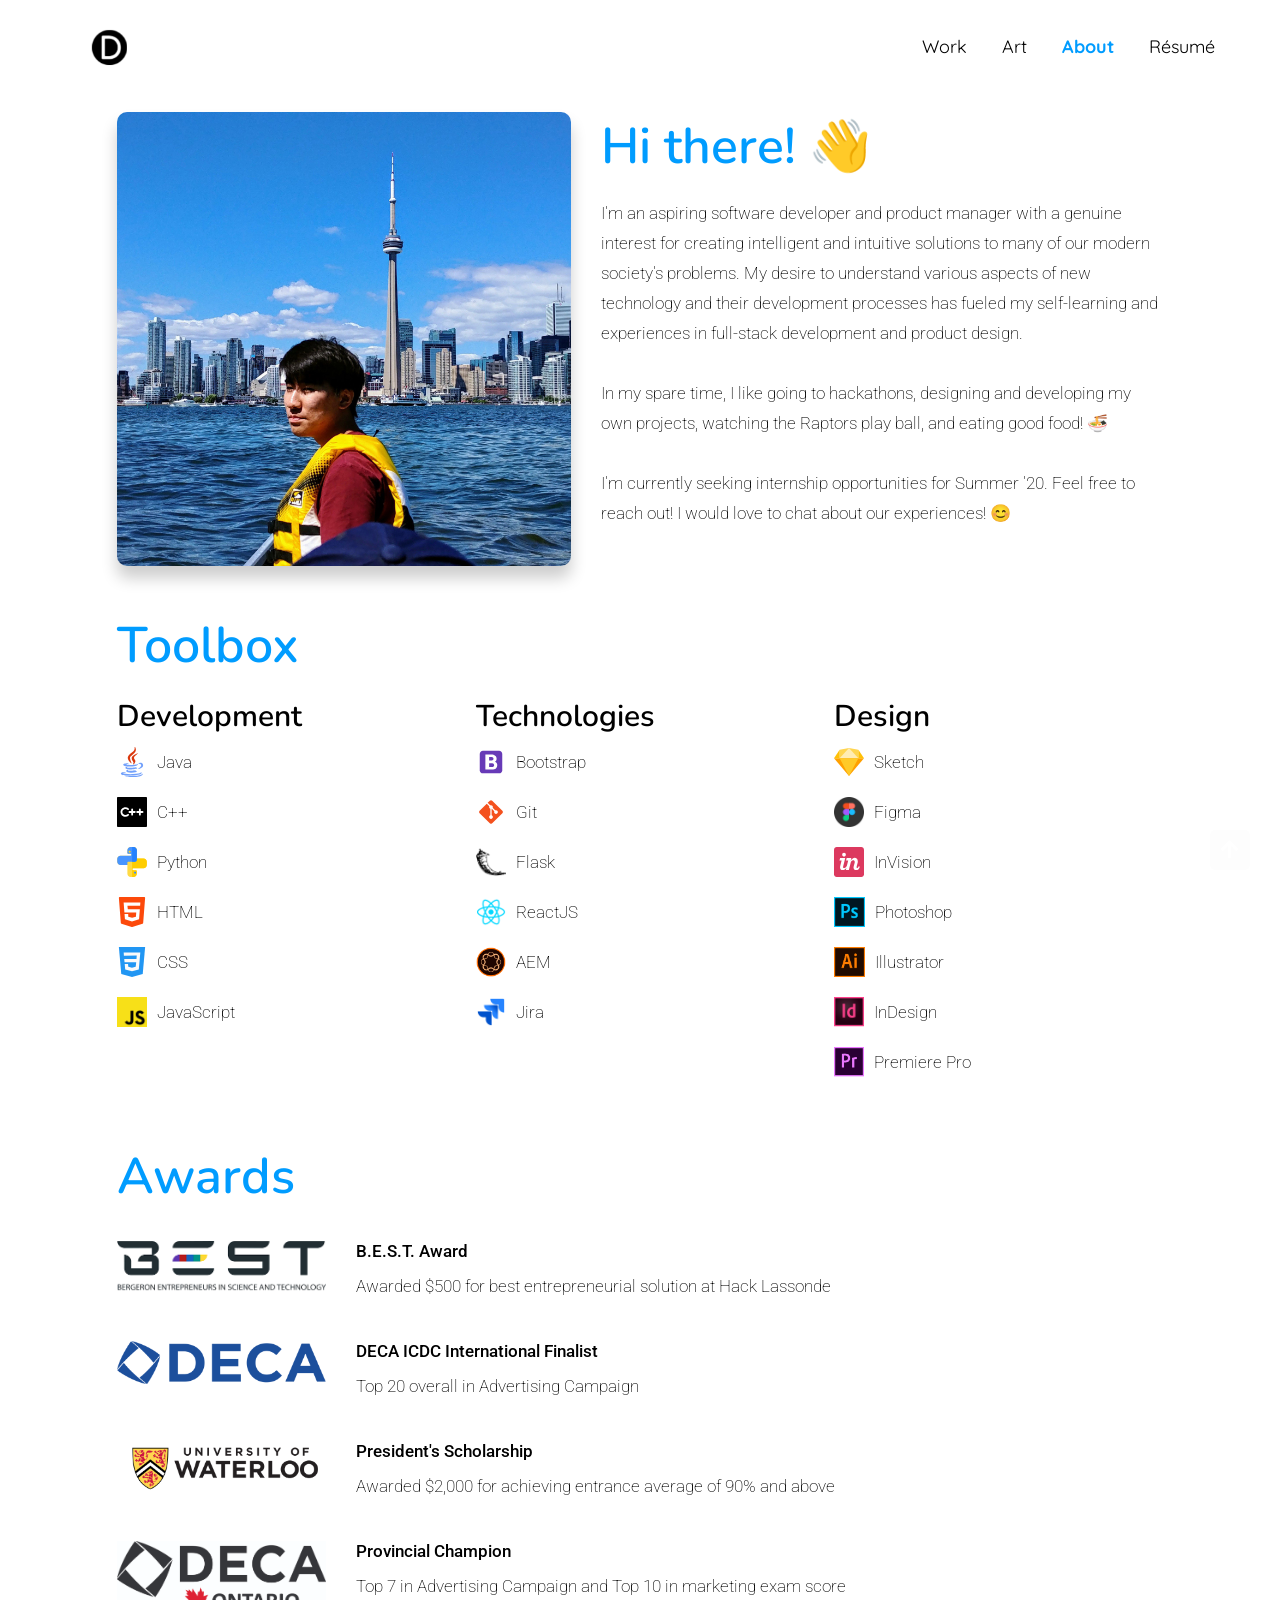
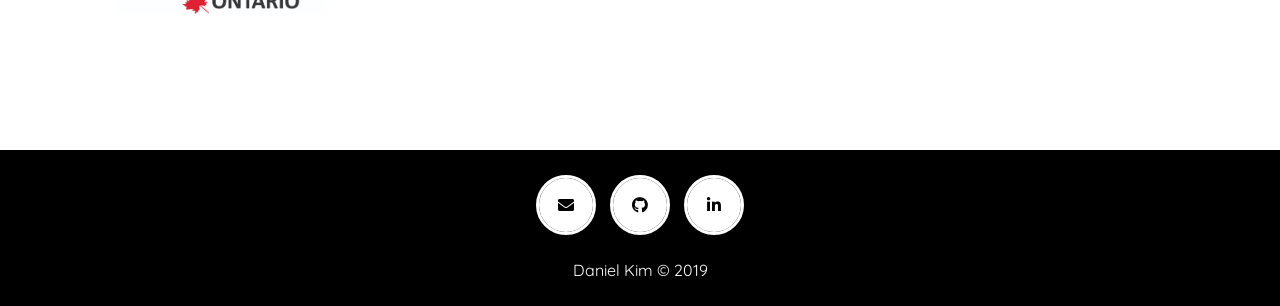
==== commit 38e90cd3: "Updated about page" ====
--- a/about.html
+++ b/about.html
@@ -72,11 +72,11 @@
             </div>
             <div style="animation: 0.8s ease-in-out 0s 1 slideInFromBottom" class="content">
                 <h1>Hi there! 👋</h1>
-                <p class="body-text">I'm an aspiring software developer and product manager with a genuine interest for creating intelligent and intuitive solutions to many of our modern society's problems. My desire to understand various aspects of new technology and their development processes has fueled my self-learning and experiences in software, web development, and UI/UX design. 
+                <p class="body-text">I'm an aspiring software developer and product manager with a genuine interest for creating intelligent and intuitive solutions to many of our modern society's problems. My desire to understand various aspects of new technology and their development processes has fueled my self-learning and experiences in full-stack development and product design. 
                 <br><br>
                 In my spare time, I like going to hackathons, designing and developing my own projects, watching the Raptors play ball, and eating good food! 🍜
                 <br><br>
-                I'm currently seeking internship opportunities for Fall '19. Feel free to reach out! I would love to chat about our experiences! 😊</p>
+                I'm currently seeking internship opportunities for Summer '20. Feel free to reach out! I would love to chat about our experiences! 😊</p>
             </div>
         </div>
         <div class="row">
